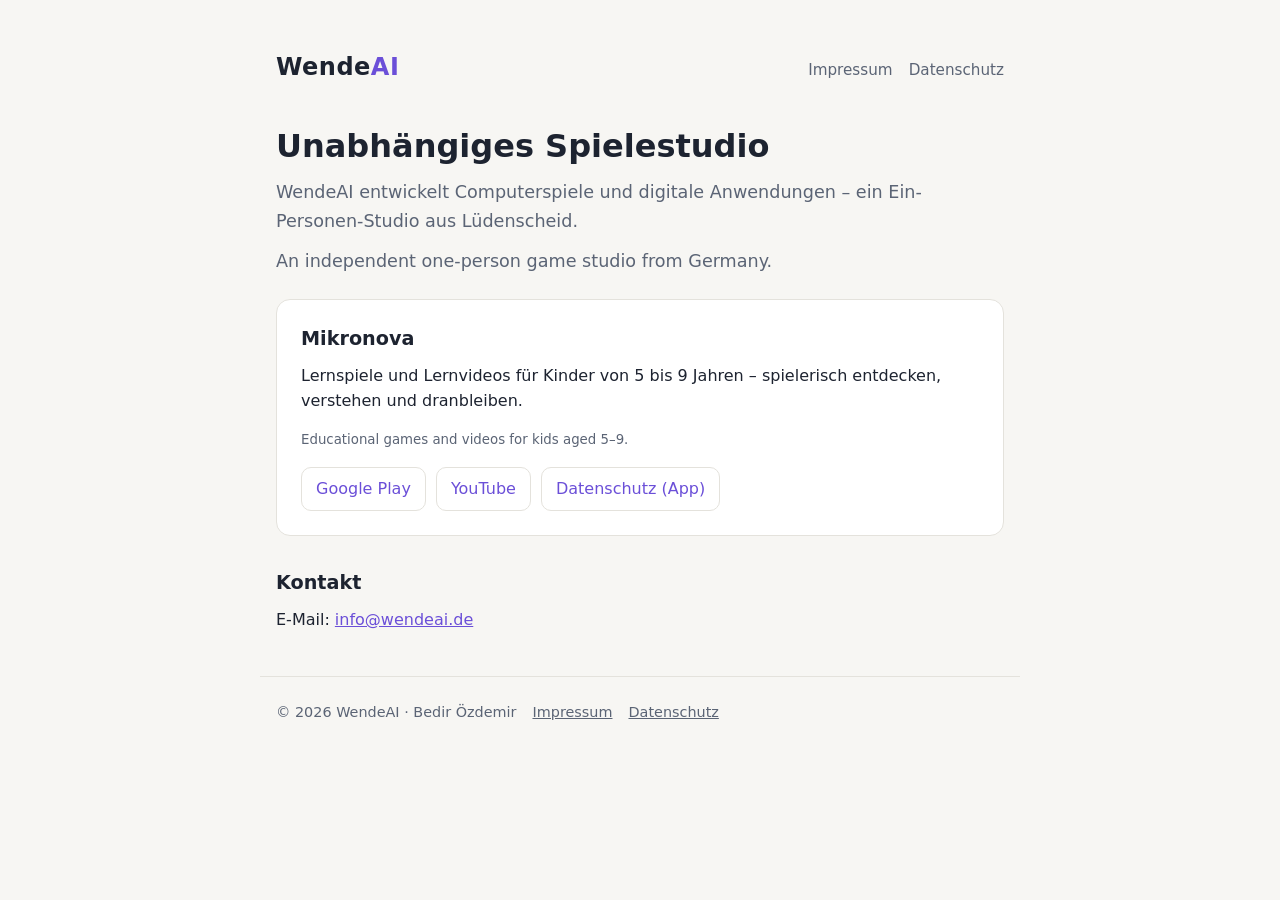
==== index.html @ b9e97d06 "WendeAI website: index, impressum, datenschutz, mikronova-datenschutz" ====
<!doctype html>
<html lang="de">
<head>
  <meta charset="utf-8">
  <meta name="viewport" content="width=device-width, initial-scale=1">
  <title>WendeAI</title>
  <meta name="description" content="WendeAI – unabhängiges Spielestudio aus Lüdenscheid.">
  <link rel="stylesheet" href="style.css">
</head>
<body>
<main>
  <header class="site">
    <a class="brand" href="./">Wende<span>AI</span></a>
    <nav><a href="impressum.html">Impressum</a><a href="datenschutz.html">Datenschutz</a></nav>
  </header>

  <h1>Unabhängiges Spielestudio</h1>
  <p class="lead">WendeAI entwickelt Computerspiele und digitale Anwendungen – ein Ein-Personen-Studio aus Lüdenscheid.</p>
  <p class="lead" lang="en">An independent one-person game studio from Germany.</p>

  <section class="card">
    <h2>Mikronova</h2>
    <p>Lernspiele und Lernvideos für Kinder von 5 bis 9 Jahren – spielerisch entdecken, verstehen und dranbleiben.</p>
    <p lang="en"><small class="note">Educational games and videos for kids aged 5–9.</small></p>
    <div class="links">
      <a href="https://play.google.com/store/apps/details?id=com.micronova.mikronova" rel="noopener">Google Play</a>
      <a href="https://www.youtube.com/@mikronova" rel="noopener">YouTube</a>
      <a href="mikronova-datenschutz.html">Datenschutz (App)</a>
    </div>
  </section>

  <section>
    <h2>Kontakt</h2>
    <p>E-Mail: <a href="mailto:info@wendeai.de">info@wendeai.de</a></p>
  </section>
</main>
<footer>
  <span>© 2026 WendeAI · Bedir Özdemir</span>
  <a href="impressum.html">Impressum</a>
  <a href="datenschutz.html">Datenschutz</a>
</footer>
</body>
</html>
---- style.css ----
:root {
  --bg: #f7f6f3;
  --card: #ffffff;
  --text: #1d2330;
  --muted: #5b6475;
  --accent: #6b4fd8;
  --line: #e4e2dc;
}
@media (prefers-color-scheme: dark) {
  :root {
    --bg: #0e1118;
    --card: #161b26;
    --text: #e8eaf0;
    --muted: #9aa3b5;
    --accent: #a792ff;
    --line: #262d3b;
  }
}
* { box-sizing: border-box; }
html { -webkit-text-size-adjust: 100%; }
body {
  margin: 0;
  background: var(--bg);
  color: var(--text);
  font: 16px/1.6 system-ui, -apple-system, "Segoe UI", Roboto, Arial, sans-serif;
}
main { max-width: 760px; margin: 0 auto; padding: 48px 16px 32px; }
header.site { display: flex; align-items: baseline; justify-content: space-between; gap: 16px; flex-wrap: wrap; margin-bottom: 40px; }
.brand { font-size: 1.5rem; font-weight: 700; letter-spacing: .02em; color: var(--text); text-decoration: none; }
.brand span { color: var(--accent); }
nav a { color: var(--muted); text-decoration: none; margin-left: 16px; font-size: .95rem; }
nav a:hover { color: var(--accent); }
h1 { font-size: 2rem; line-height: 1.25; margin: 0 0 12px; }
h2 { font-size: 1.2rem; margin: 32px 0 8px; }
p { margin: 0 0 12px; }
.lead { font-size: 1.1rem; color: var(--muted); }
.card { background: var(--card); border: 1px solid var(--line); border-radius: 14px; padding: 24px; margin: 24px 0; }
.card h2 { margin-top: 0; }
.tag { display: inline-block; font-size: .8rem; font-weight: 700; padding: 2px 8px; border-radius: 6px; border: 1px solid var(--accent); color: var(--accent); margin-left: 8px; vertical-align: middle; }
.links { display: flex; flex-wrap: wrap; gap: 10px; margin-top: 16px; }
.links a { color: var(--accent); text-decoration: none; border: 1px solid var(--line); border-radius: 10px; padding: 8px 14px; }
.links a:hover { border-color: var(--accent); }
a { color: var(--accent); }
address { font-style: normal; }
dl { margin: 0; }
dt { font-weight: 600; margin-top: 12px; }
dd { margin: 0; color: var(--muted); }
footer { max-width: 760px; margin: 0 auto; padding: 24px 16px 48px; border-top: 1px solid var(--line); color: var(--muted); font-size: .9rem; display: flex; gap: 16px; flex-wrap: wrap; }
footer a { color: var(--muted); }
small.note { color: var(--muted); }
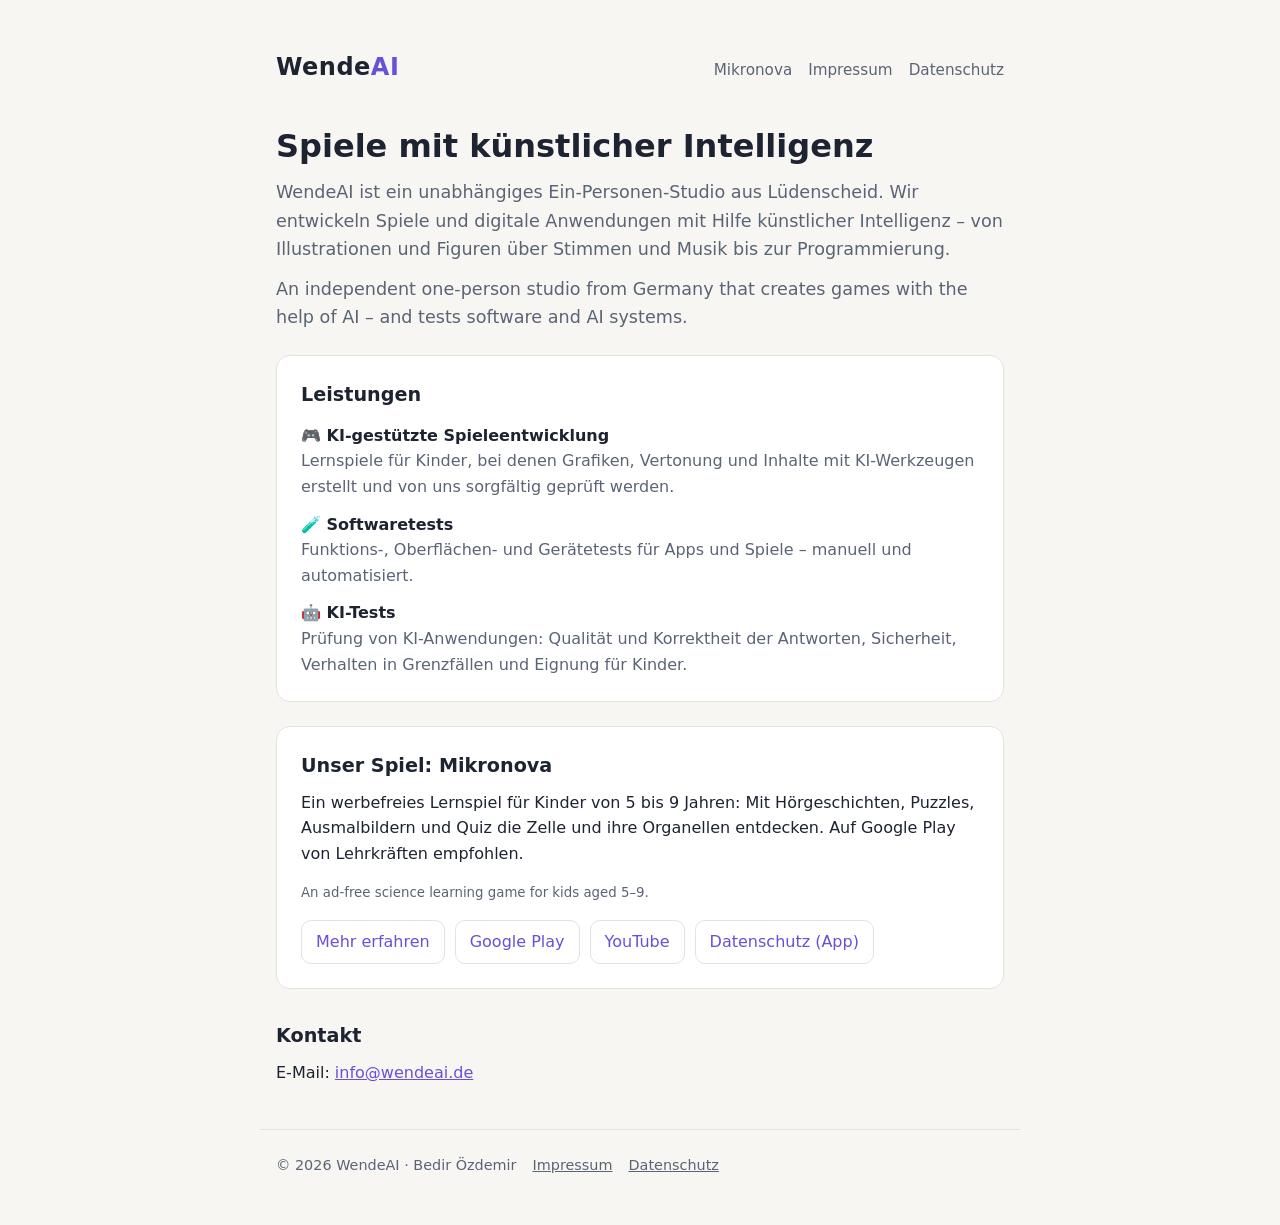
==== commit e774cc58: "Mikronova app pages (DE/EN/TR), updated app privacy policy, AI/testing services on home page - New m" ====
--- a/index.html
+++ b/index.html
@@ -3,26 +3,40 @@
 <head>
   <meta charset="utf-8">
   <meta name="viewport" content="width=device-width, initial-scale=1">
-  <title>WendeAI</title>
-  <meta name="description" content="WendeAI – unabhängiges Spielestudio aus Lüdenscheid.">
+  <title>WendeAI – Spiele mit KI, Software- und KI-Tests</title>
+  <meta name="description" content="WendeAI – unabhängiges Studio aus Lüdenscheid: KI-gestützte Spieleentwicklung, Softwaretests und KI-Tests. Entwickler von Mikronova, dem Lernspiel über die Zelle für Kinder von 5 bis 9 Jahren.">
+  <link rel="canonical" href="https://wendeai.de/">
   <link rel="stylesheet" href="style.css">
 </head>
 <body>
 <main>
   <header class="site">
     <a class="brand" href="./">Wende<span>AI</span></a>
-    <nav><a href="impressum.html">Impressum</a><a href="datenschutz.html">Datenschutz</a></nav>
+    <nav><a href="mikronova.html">Mikronova</a><a href="impressum.html">Impressum</a><a href="datenschutz.html">Datenschutz</a></nav>
   </header>
 
-  <h1>Unabhängiges Spielestudio</h1>
-  <p class="lead">WendeAI entwickelt Computerspiele und digitale Anwendungen – ein Ein-Personen-Studio aus Lüdenscheid.</p>
-  <p class="lead" lang="en">An independent one-person game studio from Germany.</p>
+  <h1>Spiele mit künstlicher Intelligenz</h1>
+  <p class="lead">WendeAI ist ein unabhängiges Ein-Personen-Studio aus Lüdenscheid. Wir entwickeln Spiele und digitale Anwendungen mit Hilfe künstlicher Intelligenz – von Illustrationen und Figuren über Stimmen und Musik bis zur Programmierung.</p>
+  <p class="lead" lang="en">An independent one-person studio from Germany that creates games with the help of AI – and tests software and AI systems.</p>
 
   <section class="card">
-    <h2>Mikronova</h2>
-    <p>Lernspiele und Lernvideos für Kinder von 5 bis 9 Jahren – spielerisch entdecken, verstehen und dranbleiben.</p>
-    <p lang="en"><small class="note">Educational games and videos for kids aged 5–9.</small></p>
+    <h2>Leistungen</h2>
+    <dl>
+      <dt>🎮 KI-gestützte Spieleentwicklung</dt>
+      <dd>Lernspiele für Kinder, bei denen Grafiken, Vertonung und Inhalte mit KI-Werkzeugen erstellt und von uns sorgfältig geprüft werden.</dd>
+      <dt>🧪 Softwaretests</dt>
+      <dd>Funktions-, Oberflächen- und Gerätetests für Apps und Spiele – manuell und automatisiert.</dd>
+      <dt>🤖 KI-Tests</dt>
+      <dd>Prüfung von KI-Anwendungen: Qualität und Korrektheit der Antworten, Sicherheit, Verhalten in Grenzfällen und Eignung für Kinder.</dd>
+    </dl>
+  </section>
+
+  <section class="card">
+    <h2>Unser Spiel: Mikronova</h2>
+    <p>Ein werbefreies Lernspiel für Kinder von 5 bis 9 Jahren: Mit Hörgeschichten, Puzzles, Ausmalbildern und Quiz die Zelle und ihre Organellen entdecken. Auf Google Play von Lehrkräften empfohlen.</p>
+    <p lang="en"><small class="note">An ad-free science learning game for kids aged 5–9.</small></p>
     <div class="links">
+      <a href="mikronova.html">Mehr erfahren</a>
       <a href="https://play.google.com/store/apps/details?id=com.micronova.mikronova" rel="noopener">Google Play</a>
       <a href="https://www.youtube.com/@mikronova" rel="noopener">YouTube</a>
       <a href="mikronova-datenschutz.html">Datenschutz (App)</a>
